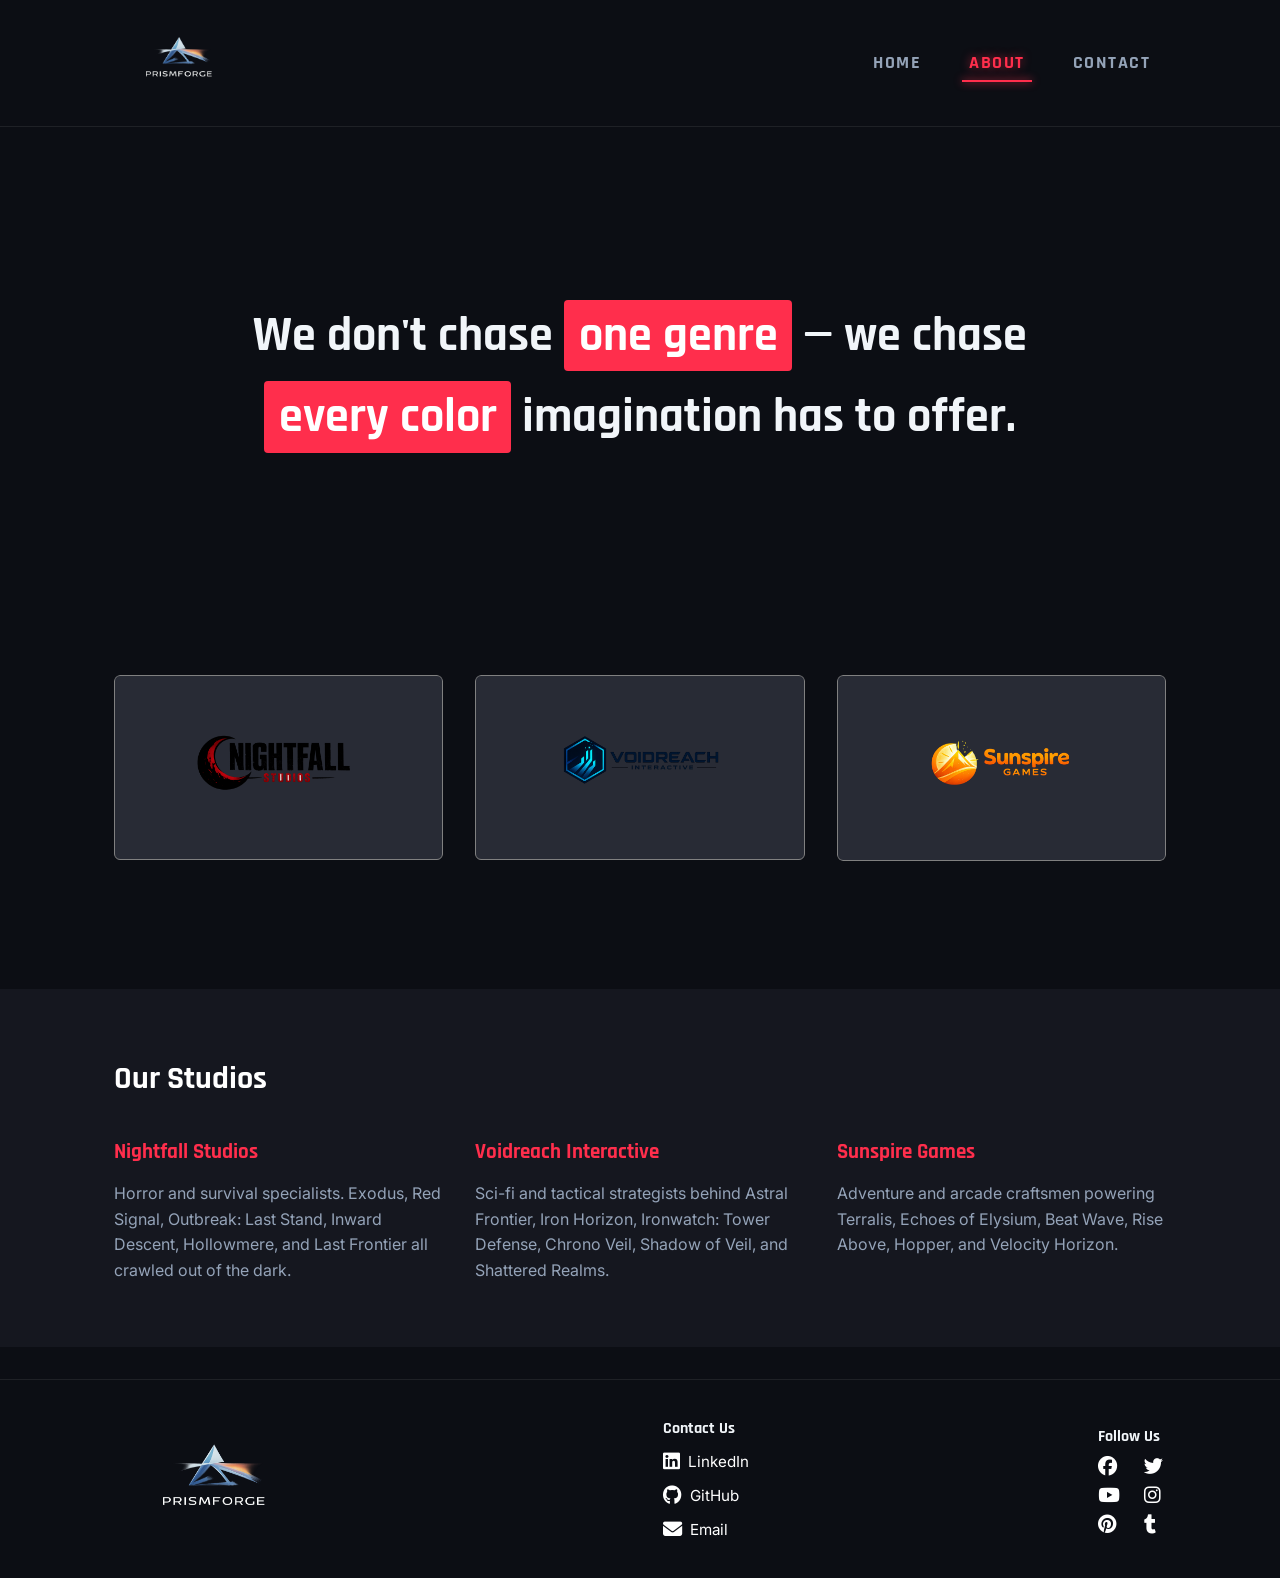
==== about.html @ 0e1c9659 "finish the project" ====
<!doctype html>
<html lang="en">
  <head>
    <meta charset="UTF-8" />
    <meta name="viewport" content="width=device-width, initial-scale=1.0" />
    <link
      href="https://fonts.googleapis.com/css2?family=Inter:wght@400;500;600&family=Rajdhani:wght@600;700&display=swap"
      rel="stylesheet" />
    <link
      rel="stylesheet"
      href="https://cdnjs.cloudflare.com/ajax/libs/font-awesome/6.5.1/css/all.min.css" />
    <link rel="icon" href="images/prism.png" />
    <link rel="stylesheet" href="css/style.css" />
    <title>PrismForge</title>
  </head>
  <body>
    <header class="header">
      <div class="container header-flex">
        <a href="index.html"
          ><img src="images/prismforge.png" alt="prismforge logo" class="logo"
        /></a>

        <ul class="main-menu">
          <li><a href="index.html">Home</a></li>
          <li><a class="current" href="about.html">About</a></li>
          <li><a href="contact.html">Contact</a></li>
        </ul>
      </div>
    </header>
    <section class="hero">
<div class="container container-sm">
  <h2>
    We don't chase <span class="bg-primary">one genre</span> — we chase
    <span class="bg-primary">every color</span> imagination has to offer.
  </h2>
</div>
      </div>
    </section>

    <section class="gallery-landscape">
  <div class="container gallery-flex">
    <div class="gallery-item">
      <img src="images/nightfall.png" alt="Nightfall Studios" />
    </div>
    <div class="gallery-item">
      <img src="images/voidreach.png" alt="Voidreach Interactive" />
    </div>
    <div class="gallery-item">
      <img src="images/sunspire.png" alt="Sunspire Games" />
    </div>
  </div>
</section>

  <section class="studios">
  <div class="container">
    <h2 class="section-heading">Our Studios</h2>
    <div class="studios-flex">
      <div class="studio-item">
        <h3>Nightfall Studios</h3>
        <p>Horror and survival specialists. Exodus, Red Signal, Outbreak: Last Stand, Inward Descent, Hollowmere, and Last Frontier all crawled out of the dark.</p>
      </div>
      <div class="studio-item">
        <h3>Voidreach Interactive</h3>
        <p>Sci-fi and tactical strategists behind Astral Frontier, Iron Horizon, Ironwatch: Tower Defense, Chrono Veil, Shadow of Veil, and Shattered Realms.</p>
      </div>
      <div class="studio-item">
        <h3>Sunspire Games</h3>
        <p>Adventure and arcade craftsmen powering Terralis, Echoes of Elysium, Beat Wave, Rise Above, Hopper, and Velocity Horizon.</p>
      </div>
    </div>
  </div>
</section>



    <footer class="footer">
      <div class="container footer-flex">
        <img src="images/prismforge.png" alt="prismforge logo" />

        <div class="contact">
          <h4>Contact Us</h4>
          <ul class="social-links">
            <li>
              <a href="https://linkedin.com/in/mostafa-m-atef" target="_blank">
                <i class="fa-brands fa-linkedin"></i> LinkedIn
              </a>
            </li>
            <li>
              <a href="https://github.com/MostafaMohammedAtef/" target="_blank">
                <i class="fa-brands fa-github"></i> GitHub
              </a>
            </li>
            <li>
              <a href="mailto:mostafamohammedcs@gmail.com">
                <i class="fa-solid fa-envelope"></i> Email
              </a>
            </li>
          </ul>
        </div>

        <div class="social">
          <h4>Follow Us</h4>
          <ul class="social-links">
            <li>
              <a href="#"><i class="fab fa-facebook"></i></a>
            </li>
            <li>
              <a href="#"><i class="fab fa-twitter"></i></a>
            </li>
            <li>
              <a href="#"><i class="fab fa-youtube"></i></a>
            </li>
            <li>
              <a href="#"><i class="fab fa-instagram"></i></a>
            </li>
            <li>
              <a href="#"><i class="fab fa-pinterest"></i></a>
            </li>
            <li>
              <a href="#"><i class="fab fa-tumblr"></i></a>
            </li>
          </ul>
        </div>
      </div>
    </footer>
  </body>
</html>
---- css/style.css ----
@import url('https://fonts.googleapis.com/css2?family=Inter:wght@400;500;600&family=Rajdhani:wght@600;700&display=swap');

/* ==========================================================================
   Reset & Base Styles
   ========================================================================== */
* {
  margin: 0;
  padding: 0;
  box-sizing: border-box;
}

body {
  font-family: 'Inter', sans-serif;
  background-color: #0c0e14;
  color: #f1f5f9;
  line-height: 1.6;
}

h1, h2, h3, h4 {
  font-family: 'Rajdhani', sans-serif;
}

a {
  text-decoration: none;
}

ul {
  list-style: none;
}

img {
  max-width: 100%;
}

/* ==========================================================================
   Utility Classes
   ========================================================================== */
.bg-primary {
  background-color: #ff2e4c;
  color: #ffffff;
  padding: 0.1em 0.3em;
  border-radius: 4px;
}

.container {
  max-width: 1100px;
  margin: 0 auto;
  padding: 0 1.5rem;
}

.container-lg {
  max-width: 1400px;
}

.container-sm {
  max-width: 900px;
}

/* ==========================================================================
   Header & Nav Menu
   ========================================================================== */
.header {
  padding: 1rem 0;
  border-bottom: 1px solid rgba(255, 255, 255, 0.08);
}

.header .logo {
  width: 130px;
}

.header .header-flex {
  display: flex;
  justify-content: space-between;
  align-items: center;
}

.header .main-menu {
  display: flex;
  gap: 1rem;
}

.header .main-menu a {
  font-family: 'Rajdhani', sans-serif;
  font-size: 1.15rem;
  font-weight: 700;
  color: #94a3b8;
  text-transform: uppercase;
  letter-spacing: 1.5px;
  padding: 0.5rem 1rem;
  position: relative;
  transition: all 0.3s ease;
}

.header .main-menu a:hover,
.header .main-menu a.active,
.header .main-menu a.current {
  color: #ff2e4c;
  text-shadow: 0 0 10px rgba(255, 46, 76, 0.6);
}

.header .main-menu a::after {
  content: '';
  position: absolute;
  bottom: 0;
  left: 50%;
  width: 0%;
  height: 2px;
  background: #ff2e4c;
  box-shadow: 0 0 8px #ff2e4c;
  transition: all 0.3s ease;
  transform: translateX(-50%);
}

.header .main-menu a:hover::after,
.header .main-menu a.active::after,
.header .main-menu a.current::after {
  width: 80%;
}

/* ==========================================================================
   Hero Section (With Load Transition)
   ========================================================================== */
.hero {
  height: 500px;
  display: flex;
  justify-content: center;
  align-items: center;
  text-align: center;
  overflow: hidden;
}

.hero h2 {
  font-size: 3rem;
  line-height: 1.7;
  opacity: 0;
  transform: translateY(25px);
  animation: heroFadeIn 1s cubic-bezier(0.16, 1, 0.3, 1) forwards;
}

@keyframes heroFadeIn {
  to {
    opacity: 1;
    transform: translateY(0);
  }
}

/* ==========================================================================
   Gallery Items (With Staggered Load Entrance & Hover Transitions)
   ========================================================================== */
@keyframes galleryFadeIn {
  from {
    opacity: 0;
    transform: translateY(35px);
  }
  to {
    opacity: 1;
    transform: translateY(0);
  }
}

.gallery {
  padding: 2rem 0;
  max-width: 1100px;
  margin: 0 auto 5rem auto;
}

.gallery-flex {
  display: grid;
  grid-template-columns: repeat(3, 1fr);
  gap: 2rem;
}

.gallery-item {
  position: relative;
  overflow: hidden;
  border-radius: 6px;
  opacity: 0;
  animation: galleryFadeIn 0.8s cubic-bezier(0.16, 1, 0.3, 1) forwards;
  transition: transform 0.4s cubic-bezier(0.25, 1, 0.5, 1), opacity 0.4s ease;
}

/* Staggered delay for each item */
.gallery-item:nth-child(1) { animation-delay: 0.2s; }
.gallery-item:nth-child(2) { animation-delay: 0.35s; }
.gallery-item:nth-child(3) { animation-delay: 0.5s; }
.gallery-item:nth-child(4) { animation-delay: 0.65s; }
.gallery-item:nth-child(5) { animation-delay: 0.8s; }
.gallery-item:nth-child(6) { animation-delay: 0.95s; }

.gallery-item img {
  width: 100%;
  aspect-ratio: 2 / 3;
  object-fit: cover;
  display: block;
  border-radius: 6px;
  border: 1px solid grey;
  transition: transform 0.5s cubic-bezier(0.25, 1, 0.5, 1),
              box-shadow 0.4s ease,
              border-color 0.4s ease,
              filter 0.4s ease;
}

.gallery-flex:hover .gallery-item {
  opacity: 0.5;
  transform: scale(0.96);
}

.gallery-flex:hover .gallery-item:hover {
  opacity: 1;
  transform: scale(1.05);
  z-index: 2;
}

.gallery-item:hover img {
  border-color: #ff2e4c;
  box-shadow: 0 0 25px rgba(255, 46, 76, 0.7);
  filter: brightness(1.15);
  transform: scale(1.04);
}

/* ==========================================================================
   Landscape Gallery Styles (About / Studios Page)
   ========================================================================== */
.gallery-landscape {
  padding: 3rem 0;
  margin-bottom: 5rem;
}

.gallery-landscape .gallery-flex {
  display: grid;
  grid-template-columns: repeat(3, 1fr);
  gap: 2rem;
}

.gallery-landscape .gallery-item img {
  aspect-ratio: 16 / 9;
  object-fit: contain;
  background-color: #282b35;
  padding: 1.5rem;
  border-radius: 6px;
  border: 1px solid grey;
  transition: transform 0.5s cubic-bezier(0.25, 1, 0.5, 1),
              box-shadow 0.4s ease,
              border-color 0.4s ease,
              background-color 0.4s ease;
}

.gallery-landscape .gallery-item:hover img {
  background-color: #1e222d;
  border-color: #ff2e4c;
  box-shadow: 0 0 25px rgba(255, 46, 76, 0.6);
}

/* ==========================================================================
   Studios Section
   ========================================================================== */
.studios {
  background-color: #15171f;
  padding: 4rem 0;
  margin-top: 3rem;
}

.studios .section-heading {
  color: #ffffff;
  font-size: 2rem;
  margin-bottom: 2rem;
}

.studios-flex {
  display: grid;
  grid-template-columns: repeat(3, 1fr);
  gap: 2rem;
}

.studio-item h3 {
  color: #ff2e4c;
  font-size: 1.3rem;
  margin-bottom: 0.75rem;
}

.studio-item p {
  color: #94a3b8;
  line-height: 1.6;
}

/* ==========================================================================
   Contact Page Styles
   ========================================================================== */
.contact-section {
  padding: 3rem 0 5rem 0;
}

.contact-grid {
  display: grid;
  grid-template-columns: 1fr 1.2fr;
  gap: 3rem;
  align-items: start;
}

.contact-info h3 {
  font-size: 2rem;
  color: #ffffff;
  margin-bottom: 1rem;
}

.contact-info p {
  color: #94a3b8;
  line-height: 1.6;
  margin-bottom: 2rem;
}

.info-list {
  display: flex;
  flex-direction: column;
  gap: 1.2rem;
}

.info-list li {
  display: flex;
  align-items: center;
  gap: 1rem;
  font-size: 1rem;
}

.info-list li i {
  color: #ff2e4c;
  font-size: 1.3rem;
  width: 24px;
}

.info-list li a {
  color: #f1f5f9;
  transition: color 0.3s ease;
}

.info-list li a:hover {
  color: #ff2e4c;
}

.contact-form {
  background-color: #15171f;
  padding: 2.5rem;
  border-radius: 8px;
  border: 1px solid rgba(255, 255, 255, 0.08);
}

.form-group {
  margin-bottom: 1.5rem;
}

.form-group label {
  display: block;
  font-family: 'Rajdhani', sans-serif;
  font-weight: 700;
  font-size: 1.1rem;
  color: #f1f5f9;
  margin-bottom: 0.5rem;
  letter-spacing: 0.5px;
}

.form-group input,
.form-group textarea {
  width: 100%;
  padding: 0.8rem 1rem;
  background-color: #0c0e14;
  border: 1px solid #333d4b;
  border-radius: 4px;
  color: #f1f5f9;
  font-family: 'Inter', sans-serif;
  font-size: 0.95rem;
  outline: none;
  transition: border-color 0.3s ease, box-shadow 0.3s ease;
}

.form-group input:focus,
.form-group textarea:focus {
  border-color: #ff2e4c;
  box-shadow: 0 0 8px rgba(255, 46, 76, 0.4);
}

.btn-submit {
  width: 100%;
  padding: 0.9rem;
  background-color: #ff2e4c;
  color: #ffffff;
  border: none;
  border-radius: 4px;
  font-family: 'Rajdhani', sans-serif;
  font-size: 1.2rem;
  font-weight: 700;
  text-transform: uppercase;
  letter-spacing: 1px;
  cursor: pointer;
  transition: background-color 0.3s ease, box-shadow 0.3s ease, transform 0.2s ease;
}

.btn-submit:hover {
  background-color: #e02640;
  box-shadow: 0 0 15px rgba(255, 46, 76, 0.6);
  transform: translateY(-2px);
}

/* ==========================================================================
   Footer
   ========================================================================== */
.footer {
  border-top: 1px solid rgba(255, 255, 255, 0.08);
  padding: 2rem 1.5rem;
  margin-top: 2rem;
}

.footer .footer-flex {
  display: flex;
  justify-content: space-between;
  align-items: center;
  gap: 1.5rem;
}

.footer img {
  width: 200px;
}

.footer h4 {
  font-size: 1rem;
  margin-bottom: 0.5rem;
}

.footer .contact .social-links,
.footer .social .social-links {
  display: flex;
  flex-direction: column;
  gap: 0.6rem;
}

.social-links a {
  display: flex;
  align-items: center;
  gap: 0.5rem;
  color: #ffffff;
  font-size: 0.95rem;
  transition: color 0.3s ease;
}

.social-links a i {
  font-size: 1.2rem;
}

.social-links a:hover {
  color: #ff2e4c;
}

.social-links a:hover i {
  text-shadow: 0 0 10px rgba(255, 46, 76, 0.6);
}

.footer .social .social-links {
  display: grid;
  grid-template-columns: repeat(2, 1fr);
  gap: 0.6rem 1.5rem;
}

/* ==========================================================================
   Media Queries (Mobile / Tablet Responsive)
   ========================================================================== */
@media (max-width: 768px) {
  .header .header-flex {
    flex-direction: column;
    gap: 1.5rem;
  }

  .hero {
    height: 300px;
  }

  .hero h2 {
    font-size: 2.3rem;
  }

  .gallery-flex,
  .gallery-landscape .gallery-flex {
    grid-template-columns: repeat(1, 1fr);
  }

  .studios-flex {
    grid-template-columns: 1fr;
  }

  .contact-grid {
    grid-template-columns: 1fr;
    gap: 2.5rem;
  }

  .footer .footer-flex {
    flex-direction: column;
    align-items: center;
    text-align: center;
  }

  .footer .contact .social-links,
  .footer .social .social-links {
    flex-direction: row;
    flex-wrap: wrap;
    justify-content: center;
    gap: 1.2rem;
  }
}
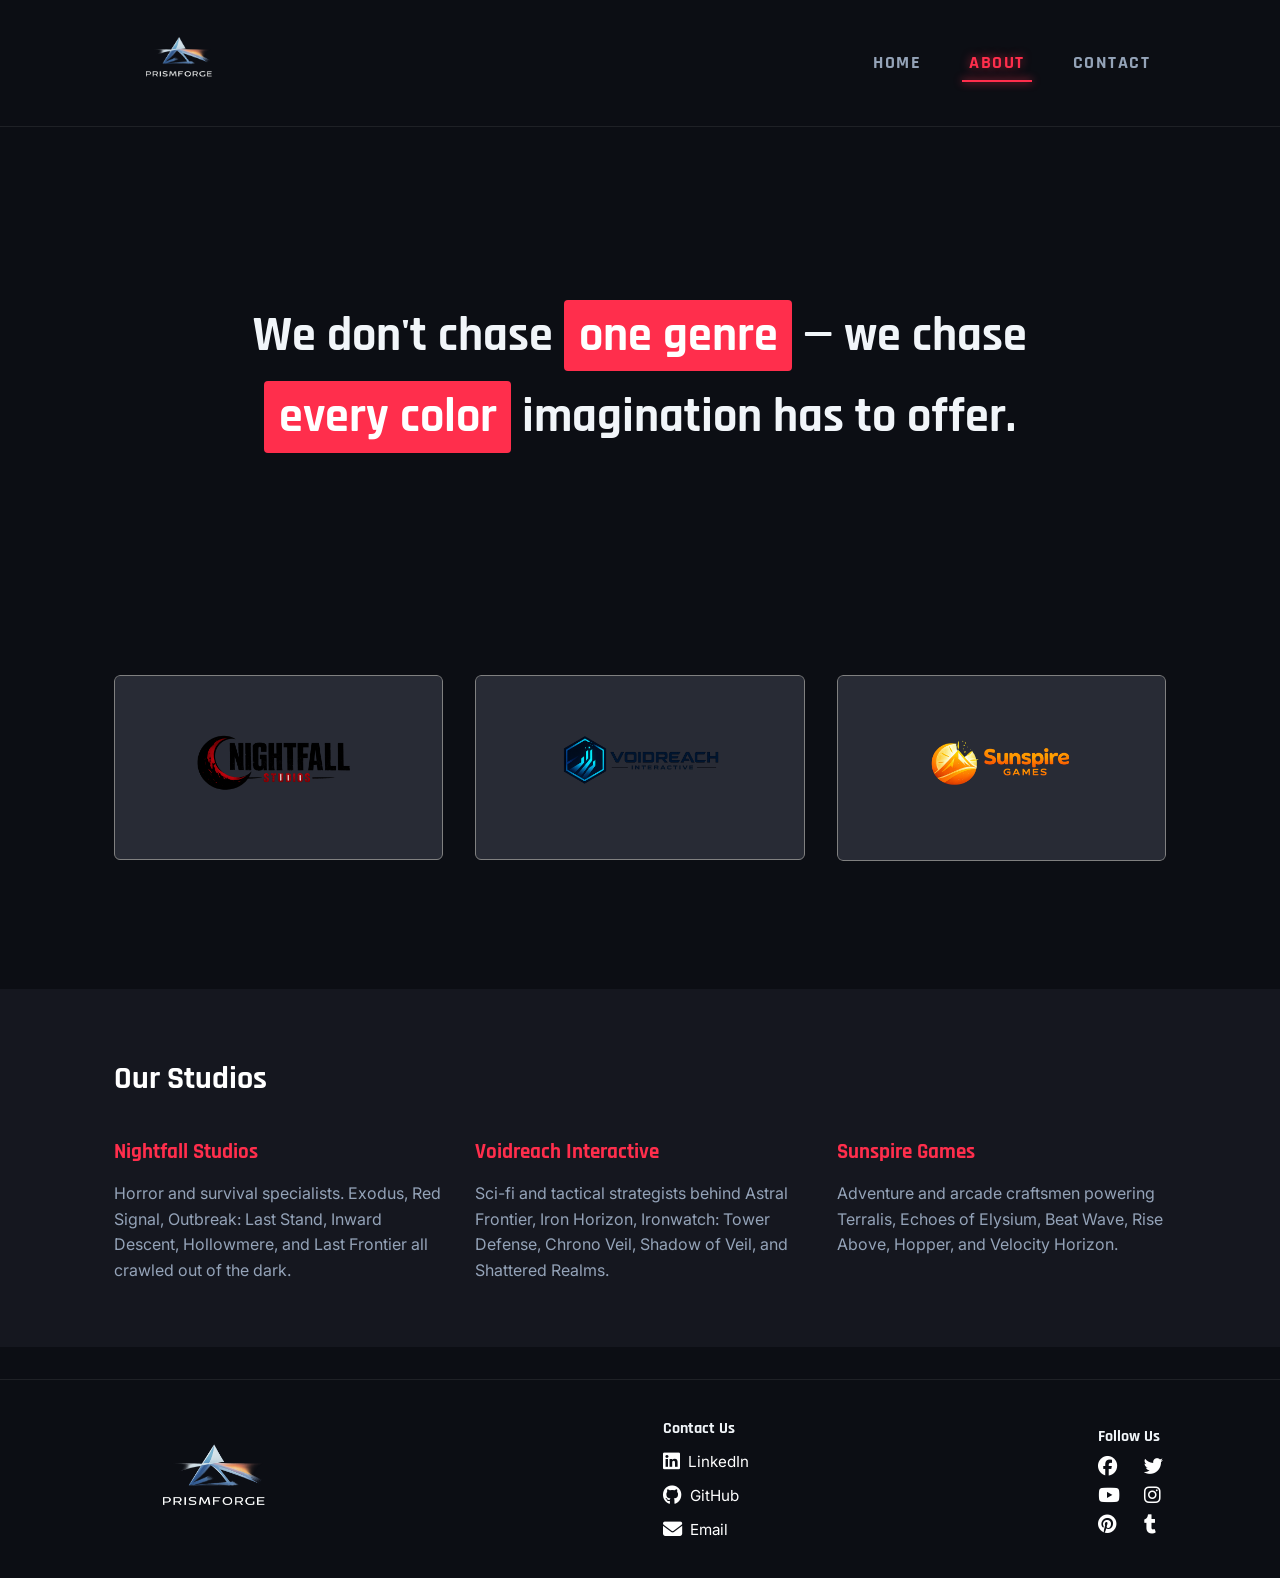
==== commit 6ca1f8f3: "add portfolio" ====
--- a/about.html
+++ b/about.html
@@ -11,14 +11,15 @@
       href="https://cdnjs.cloudflare.com/ajax/libs/font-awesome/6.5.1/css/all.min.css" />
     <link rel="icon" href="images/prism.png" />
     <link rel="stylesheet" href="css/style.css" />
-    <title>PrismForge</title>
+    <title>PrismForge | About Us</title>
   </head>
   <body>
+    <!-- Header / Navbar -->
     <header class="header">
       <div class="container header-flex">
-        <a href="index.html"
-          ><img src="images/prismforge.png" alt="prismforge logo" class="logo"
-        /></a>
+        <a href="index.html">
+          <img src="images/prismforge.png" alt="prismforge logo" class="logo" />
+        </a>
 
         <ul class="main-menu">
           <li><a href="index.html">Home</a></li>
@@ -27,52 +28,65 @@
         </ul>
       </div>
     </header>
+
+    <!-- Hero Section -->
     <section class="hero">
-<div class="container container-sm">
-  <h2>
-    We don't chase <span class="bg-primary">one genre</span> — we chase
-    <span class="bg-primary">every color</span> imagination has to offer.
-  </h2>
-</div>
+      <div class="container container-sm">
+        <h2>
+          We don't chase <span class="bg-primary">one genre</span> — we chase
+          <span class="bg-primary">every color</span> imagination has to offer.
+        </h2>
       </div>
     </section>
 
+    <!-- Landscape Gallery -->
     <section class="gallery-landscape">
-  <div class="container gallery-flex">
-    <div class="gallery-item">
-      <img src="images/nightfall.png" alt="Nightfall Studios" />
-    </div>
-    <div class="gallery-item">
-      <img src="images/voidreach.png" alt="Voidreach Interactive" />
-    </div>
-    <div class="gallery-item">
-      <img src="images/sunspire.png" alt="Sunspire Games" />
-    </div>
-  </div>
-</section>
+      <div class="container gallery-flex">
+        <div class="gallery-item">
+          <img src="images/nightfall.png" alt="Nightfall Studios" />
+        </div>
+        <div class="gallery-item">
+          <img src="images/voidreach.png" alt="Voidreach Interactive" />
+        </div>
+        <div class="gallery-item">
+          <img src="images/sunspire.png" alt="Sunspire Games" />
+        </div>
+      </div>
+    </section>
 
-  <section class="studios">
-  <div class="container">
-    <h2 class="section-heading">Our Studios</h2>
-    <div class="studios-flex">
-      <div class="studio-item">
-        <h3>Nightfall Studios</h3>
-        <p>Horror and survival specialists. Exodus, Red Signal, Outbreak: Last Stand, Inward Descent, Hollowmere, and Last Frontier all crawled out of the dark.</p>
+    <!-- Studios Section -->
+    <section class="studios">
+      <div class="container">
+        <h2 class="section-heading">Our Studios</h2>
+        <div class="studios-flex">
+          <div class="studio-item">
+            <h3>Nightfall Studios</h3>
+            <p>
+              Horror and survival specialists. Exodus, Red Signal, Outbreak:
+              Last Stand, Inward Descent, Hollowmere, and Last Frontier all
+              crawled out of the dark.
+            </p>
+          </div>
+          <div class="studio-item">
+            <h3>Voidreach Interactive</h3>
+            <p>
+              Sci-fi and tactical strategists behind Astral Frontier, Iron
+              Horizon, Ironwatch: Tower Defense, Chrono Veil, Shadow of Veil,
+              and Shattered Realms.
+            </p>
+          </div>
+          <div class="studio-item">
+            <h3>Sunspire Games</h3>
+            <p>
+              Adventure and arcade craftsmen powering Terralis, Echoes of
+              Elysium, Beat Wave, Rise Above, Hopper, and Velocity Horizon.
+            </p>
+          </div>
+        </div>
       </div>
-      <div class="studio-item">
-        <h3>Voidreach Interactive</h3>
-        <p>Sci-fi and tactical strategists behind Astral Frontier, Iron Horizon, Ironwatch: Tower Defense, Chrono Veil, Shadow of Veil, and Shattered Realms.</p>
-      </div>
-      <div class="studio-item">
-        <h3>Sunspire Games</h3>
-        <p>Adventure and arcade craftsmen powering Terralis, Echoes of Elysium, Beat Wave, Rise Above, Hopper, and Velocity Horizon.</p>
-      </div>
-    </div>
-  </div>
-</section>
+    </section>
 
-
-
+    <!-- Footer -->
     <footer class="footer">
       <div class="container footer-flex">
         <img src="images/prismforge.png" alt="prismforge logo" />
@@ -123,5 +137,48 @@
         </div>
       </div>
     </footer>
+
+    <!-- Lightbox Modal -->
+    <div id="lightbox" class="lightbox">
+      <span class="lightbox-close">&times;</span>
+      <img
+        class="lightbox-content"
+        id="lightbox-img"
+        src=""
+        alt="Portfolio Image Preview" />
+    </div>
+
+    <!-- Lightbox Script -->
+    <script>
+      const lightbox = document.getElementById("lightbox");
+      const lightboxImg = document.getElementById("lightbox-img");
+      const lightboxClose = document.querySelector(".lightbox-close");
+
+      document.querySelectorAll(".gallery-item img").forEach((img) => {
+        img.addEventListener("click", () => {
+          const originalSrc = img.getAttribute("src");
+          const portfolioSrc = originalSrc.replace(/(\.[\w]+)$/, "-p$1");
+
+          lightboxImg.src = portfolioSrc;
+          lightbox.classList.add("active");
+        });
+      });
+
+      lightboxClose.addEventListener("click", () => {
+        lightbox.classList.remove("active");
+      });
+
+      lightbox.addEventListener("click", (e) => {
+        if (e.target === lightbox) {
+          lightbox.classList.remove("active");
+        }
+      });
+
+      document.addEventListener("keydown", (e) => {
+        if (e.key === "Escape" && lightbox.classList.contains("active")) {
+          lightbox.classList.remove("active");
+        }
+      });
+    </script>
   </body>
 </html>
--- a/css/style.css
+++ b/css/style.css
@@ -118,7 +118,7 @@
 }
 
 /* ==========================================================================
-   Hero Section (With Load Transition)
+   Hero Section
    ========================================================================== */
 .hero {
   height: 500px;
@@ -132,32 +132,11 @@
 .hero h2 {
   font-size: 3rem;
   line-height: 1.7;
-  opacity: 0;
-  transform: translateY(25px);
-  animation: heroFadeIn 1s cubic-bezier(0.16, 1, 0.3, 1) forwards;
-}
-
-@keyframes heroFadeIn {
-  to {
-    opacity: 1;
-    transform: translateY(0);
-  }
-}
-
-/* ==========================================================================
-   Gallery Items (With Staggered Load Entrance & Hover Transitions)
-   ========================================================================== */
-@keyframes galleryFadeIn {
-  from {
-    opacity: 0;
-    transform: translateY(35px);
-  }
-  to {
-    opacity: 1;
-    transform: translateY(0);
-  }
-}
-
+}
+
+/* ==========================================================================
+   Gallery Items (No Entrance Animations, Instant Display)
+   ========================================================================== */
 .gallery {
   padding: 2rem 0;
   max-width: 1100px;
@@ -174,18 +153,9 @@
   position: relative;
   overflow: hidden;
   border-radius: 6px;
-  opacity: 0;
-  animation: galleryFadeIn 0.8s cubic-bezier(0.16, 1, 0.3, 1) forwards;
+  opacity: 1;
   transition: transform 0.4s cubic-bezier(0.25, 1, 0.5, 1), opacity 0.4s ease;
 }
-
-/* Staggered delay for each item */
-.gallery-item:nth-child(1) { animation-delay: 0.2s; }
-.gallery-item:nth-child(2) { animation-delay: 0.35s; }
-.gallery-item:nth-child(3) { animation-delay: 0.5s; }
-.gallery-item:nth-child(4) { animation-delay: 0.65s; }
-.gallery-item:nth-child(5) { animation-delay: 0.8s; }
-.gallery-item:nth-child(6) { animation-delay: 0.95s; }
 
 .gallery-item img {
   width: 100%;
@@ -194,6 +164,7 @@
   display: block;
   border-radius: 6px;
   border: 1px solid grey;
+  cursor: pointer;
   transition: transform 0.5s cubic-bezier(0.25, 1, 0.5, 1),
               box-shadow 0.4s ease,
               border-color 0.4s ease,
@@ -249,6 +220,63 @@
   background-color: #1e222d;
   border-color: #ff2e4c;
   box-shadow: 0 0 25px rgba(255, 46, 76, 0.6);
+}
+
+/* ==========================================================================
+   Lightbox Overlay & Portfolio Modal
+   ========================================================================== */
+.lightbox {
+  position: fixed;
+  top: 0;
+  left: 0;
+  width: 100%;
+  height: 100%;
+  background-color: rgba(12, 14, 20, 0.92);
+  backdrop-filter: blur(8px);
+  display: flex;
+  justify-content: center;
+  align-items: center;
+  z-index: 1000;
+  opacity: 0;
+  pointer-events: none;
+  transition: opacity 0.3s ease;
+}
+
+.lightbox.active {
+  opacity: 1;
+  pointer-events: auto;
+}
+
+.lightbox-content {
+  max-width: 90%;
+  max-height: 85vh;
+  object-fit: contain;
+  border-radius: 8px;
+  border: 1px solid rgba(255, 46, 76, 0.3);
+  box-shadow: 0 0 35px rgba(255, 46, 76, 0.4);
+  transform: scale(0.9);
+  transition: transform 0.3s cubic-bezier(0.16, 1, 0.3, 1);
+}
+
+.lightbox.active .lightbox-content {
+  transform: scale(1);
+}
+
+.lightbox-close {
+  position: absolute;
+  top: 25px;
+  right: 35px;
+  color: #f1f5f9;
+  font-size: 2.5rem;
+  font-weight: bold;
+  cursor: pointer;
+  transition: color 0.3s ease, transform 0.2s ease;
+  line-height: 1;
+}
+
+.lightbox-close:hover {
+  color: #ff2e4c;
+  transform: scale(1.1);
 }
 
 /* ==========================================================================
@@ -503,5 +531,4 @@
     justify-content: center;
     gap: 1.2rem;
   }
-}
-
+}
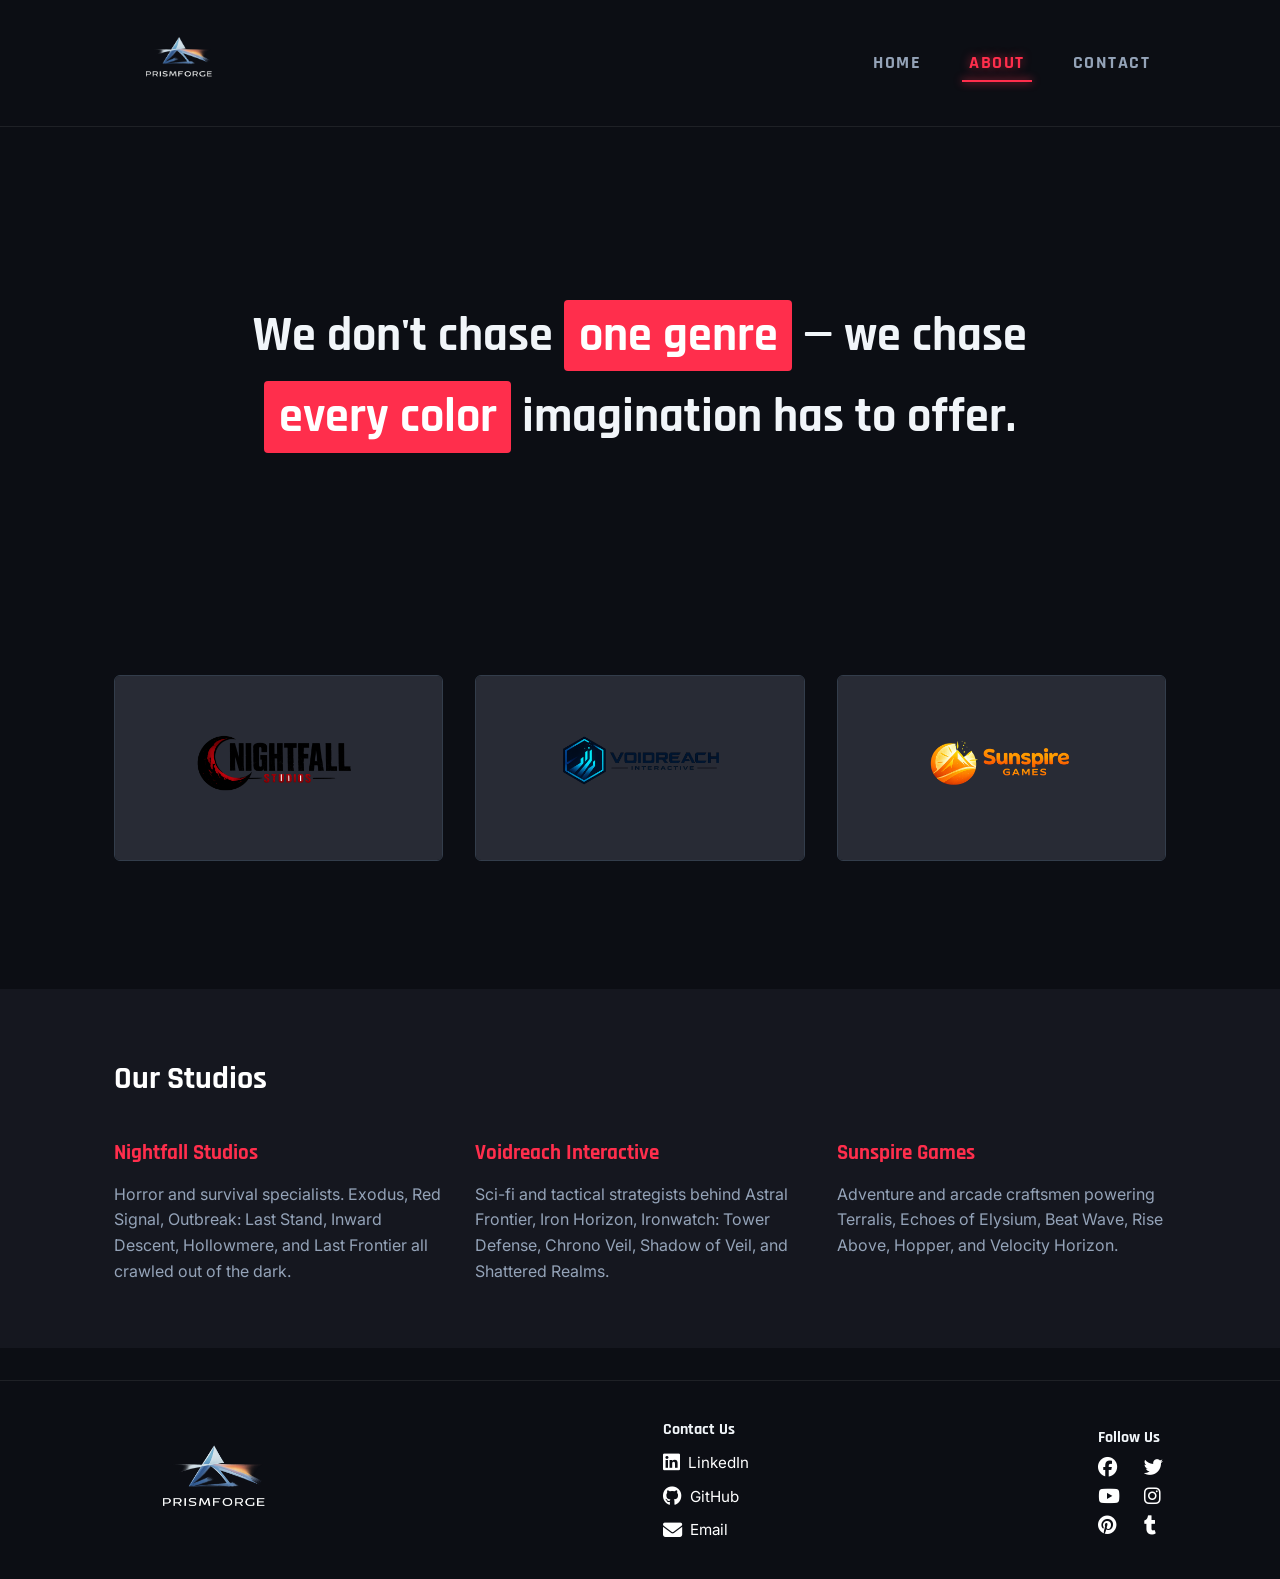
==== commit 1656a026: "last touches" ====
--- a/about.html
+++ b/about.html
@@ -14,13 +14,11 @@
     <title>PrismForge | About Us</title>
   </head>
   <body>
-    <!-- Header / Navbar -->
     <header class="header">
       <div class="container header-flex">
         <a href="index.html">
           <img src="images/prismforge.png" alt="prismforge logo" class="logo" />
         </a>
-
         <ul class="main-menu">
           <li><a href="index.html">Home</a></li>
           <li><a class="current" href="about.html">About</a></li>
@@ -29,7 +27,6 @@
       </div>
     </header>
 
-    <!-- Hero Section -->
     <section class="hero">
       <div class="container container-sm">
         <h2>
@@ -39,22 +36,26 @@
       </div>
     </section>
 
-    <!-- Landscape Gallery -->
     <section class="gallery-landscape">
       <div class="container gallery-flex">
         <div class="gallery-item">
-          <img src="images/nightfall.png" alt="Nightfall Studios" />
+          <img
+            src="images/nightfall.png"
+            alt="Nightfall Studios"
+            loading="lazy" />
         </div>
         <div class="gallery-item">
-          <img src="images/voidreach.png" alt="Voidreach Interactive" />
+          <img
+            src="images/voidreach.png"
+            alt="Voidreach Interactive"
+            loading="lazy" />
         </div>
         <div class="gallery-item">
-          <img src="images/sunspire.png" alt="Sunspire Games" />
+          <img src="images/sunspire.png" alt="Sunspire Games" loading="lazy" />
         </div>
       </div>
     </section>
 
-    <!-- Studios Section -->
     <section class="studios">
       <div class="container">
         <h2 class="section-heading">Our Studios</h2>
@@ -86,32 +87,29 @@
       </div>
     </section>
 
-    <!-- Footer -->
     <footer class="footer">
       <div class="container footer-flex">
         <img src="images/prismforge.png" alt="prismforge logo" />
-
         <div class="contact">
           <h4>Contact Us</h4>
           <ul class="social-links">
             <li>
-              <a href="https://linkedin.com/in/mostafa-m-atef" target="_blank">
-                <i class="fa-brands fa-linkedin"></i> LinkedIn
-              </a>
+              <a href="https://linkedin.com/in/mostafa-m-atef" target="_blank"
+                ><i class="fa-brands fa-linkedin"></i> LinkedIn</a
+              >
             </li>
             <li>
-              <a href="https://github.com/MostafaMohammedAtef/" target="_blank">
-                <i class="fa-brands fa-github"></i> GitHub
-              </a>
+              <a href="https://github.com/MostafaMohammedAtef/" target="_blank"
+                ><i class="fa-brands fa-github"></i> GitHub</a
+              >
             </li>
             <li>
-              <a href="mailto:mostafamohammedcs@gmail.com">
-                <i class="fa-solid fa-envelope"></i> Email
-              </a>
+              <a href="mailto:mostafamohammedcs@gmail.com"
+                ><i class="fa-solid fa-envelope"></i> Email</a
+              >
             </li>
           </ul>
         </div>
-
         <div class="social">
           <h4>Follow Us</h4>
           <ul class="social-links">
@@ -138,47 +136,15 @@
       </div>
     </footer>
 
-    <!-- Lightbox Modal -->
     <div id="lightbox" class="lightbox">
       <span class="lightbox-close">&times;</span>
       <img
         class="lightbox-content"
         id="lightbox-img"
         src=""
-        alt="Portfolio Image Preview" />
+        alt="Full image preview" />
     </div>
 
-    <!-- Lightbox Script -->
-    <script>
-      const lightbox = document.getElementById("lightbox");
-      const lightboxImg = document.getElementById("lightbox-img");
-      const lightboxClose = document.querySelector(".lightbox-close");
-
-      document.querySelectorAll(".gallery-item img").forEach((img) => {
-        img.addEventListener("click", () => {
-          const originalSrc = img.getAttribute("src");
-          const portfolioSrc = originalSrc.replace(/(\.[\w]+)$/, "-p$1");
-
-          lightboxImg.src = portfolioSrc;
-          lightbox.classList.add("active");
-        });
-      });
-
-      lightboxClose.addEventListener("click", () => {
-        lightbox.classList.remove("active");
-      });
-
-      lightbox.addEventListener("click", (e) => {
-        if (e.target === lightbox) {
-          lightbox.classList.remove("active");
-        }
-      });
-
-      document.addEventListener("keydown", (e) => {
-        if (e.key === "Escape" && lightbox.classList.contains("active")) {
-          lightbox.classList.remove("active");
-        }
-      });
-    </script>
+    <script src="js/script.js"></script>
   </body>
 </html>
--- a/css/style.css
+++ b/css/style.css
@@ -7,6 +7,10 @@
   margin: 0;
   padding: 0;
   box-sizing: border-box;
+}
+
+html {
+  scroll-behavior: smooth;
 }
 
 body {
@@ -118,7 +122,7 @@
 }
 
 /* ==========================================================================
-   Hero Section
+   Hero Section & Entrance Transition
    ========================================================================== */
 .hero {
   height: 500px;
@@ -132,10 +136,20 @@
 .hero h2 {
   font-size: 3rem;
   line-height: 1.7;
-}
-
-/* ==========================================================================
-   Gallery Items (No Entrance Animations, Instant Display)
+  opacity: 0;
+  transform: translateY(20px);
+  animation: heroEntrance 0.8s cubic-bezier(0.16, 1, 0.3, 1) forwards;
+}
+
+@keyframes heroEntrance {
+  to {
+    opacity: 1;
+    transform: translateY(0);
+  }
+}
+
+/* ==========================================================================
+   Gallery Items & Grid Transitions
    ========================================================================== */
 .gallery {
   padding: 2rem 0;
@@ -143,7 +157,8 @@
   margin: 0 auto 5rem auto;
 }
 
-.gallery-flex {
+.gallery-flex,
+.gallery-landscape .gallery-flex {
   display: grid;
   grid-template-columns: repeat(3, 1fr);
   gap: 2rem;
@@ -151,10 +166,15 @@
 
 .gallery-item {
   position: relative;
-  overflow: hidden;
   border-radius: 6px;
+  border: 1px solid #333d4b;
+  background-color: #15171f;
   opacity: 1;
-  transition: transform 0.4s cubic-bezier(0.25, 1, 0.5, 1), opacity 0.4s ease;
+  cursor: pointer;
+  transition: transform 0.4s cubic-bezier(0.25, 1, 0.5, 1), 
+              opacity 0.4s ease, 
+              border-color 0.4s ease, 
+              box-shadow 0.4s ease;
 }
 
 .gallery-item img {
@@ -162,31 +182,25 @@
   aspect-ratio: 2 / 3;
   object-fit: cover;
   display: block;
-  border-radius: 6px;
-  border: 1px solid grey;
-  cursor: pointer;
-  transition: transform 0.5s cubic-bezier(0.25, 1, 0.5, 1),
-              box-shadow 0.4s ease,
-              border-color 0.4s ease,
-              filter 0.4s ease;
+  border-radius: 5px;
+  transition: filter 0.4s ease;
 }
 
 .gallery-flex:hover .gallery-item {
-  opacity: 0.5;
+  opacity: 0.45;
   transform: scale(0.96);
 }
 
 .gallery-flex:hover .gallery-item:hover {
   opacity: 1;
   transform: scale(1.05);
+  border-color: #ff2e4c;
+  box-shadow: 0 0 25px rgba(255, 46, 76, 0.6);
   z-index: 2;
 }
 
 .gallery-item:hover img {
-  border-color: #ff2e4c;
-  box-shadow: 0 0 25px rgba(255, 46, 76, 0.7);
   filter: brightness(1.15);
-  transform: scale(1.04);
 }
 
 /* ==========================================================================
@@ -195,12 +209,6 @@
 .gallery-landscape {
   padding: 3rem 0;
   margin-bottom: 5rem;
-}
-
-.gallery-landscape .gallery-flex {
-  display: grid;
-  grid-template-columns: repeat(3, 1fr);
-  gap: 2rem;
 }
 
 .gallery-landscape .gallery-item img {
@@ -208,18 +216,11 @@
   object-fit: contain;
   background-color: #282b35;
   padding: 1.5rem;
-  border-radius: 6px;
-  border: 1px solid grey;
-  transition: transform 0.5s cubic-bezier(0.25, 1, 0.5, 1),
-              box-shadow 0.4s ease,
-              border-color 0.4s ease,
-              background-color 0.4s ease;
+  transition: background-color 0.4s ease, filter 0.4s ease;
 }
 
 .gallery-landscape .gallery-item:hover img {
   background-color: #1e222d;
-  border-color: #ff2e4c;
-  box-shadow: 0 0 25px rgba(255, 46, 76, 0.6);
 }
 
 /* ==========================================================================
